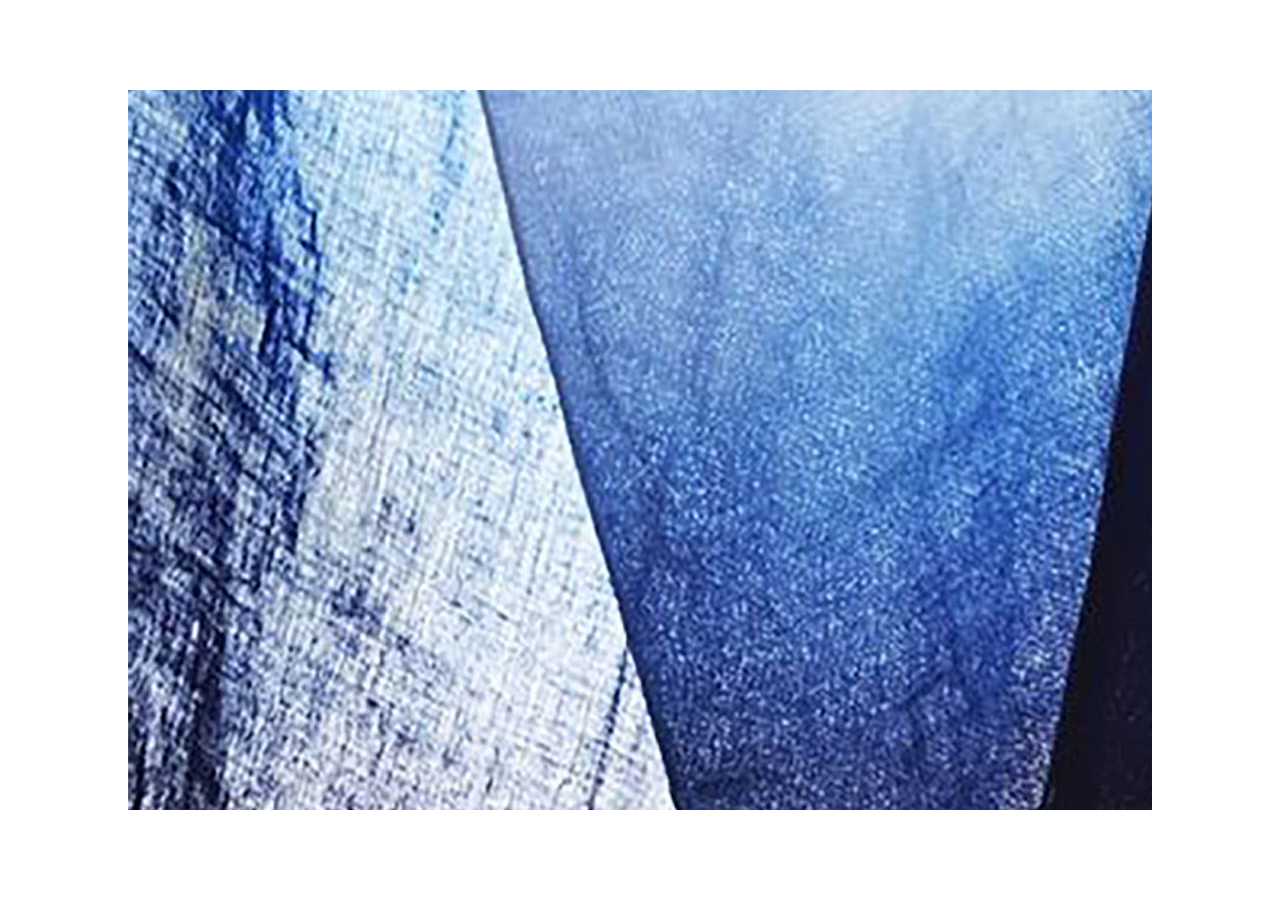
==== layer3/index.html @ d88eaea2 "changes" ====
<!DOCTYPE html>
<html>
<head>
    <meta charset="utf-8" />
    <meta http-equiv="X-UA-Compatible" content="IE=edge">
    <title>layering</title>
    <meta name="viewport" content="width=device-width, initial-scale=1">
    <link rel="stylesheet" type="text/css" media="screen" href="main.css" />
    <script src="main.js"></script>
    <link rel="stylesheet" href="style.css">
</head>
<body>
        <div class="box">
                <a href="textile1.html">
                        <img src="../image/background1.jpg" class="background1">
                      </a>
                      <a href="#">
                            <img src="../image/background2.jpg" class="background2">
                          </a>
                          <a href="#">
                                <img src="../image/background3.jpg" class="background3">
                              </a>
            </div>
            
</body>
</html>
---- layer3/style.css ----
.box {
    position: absolute;
    display: block;
    left: 10%;
    top: 10%;
    width: 80%;
    height: 80%;
    background-color: blue;
    overflow-x: hidden;
    overflow-y: scroll;
}
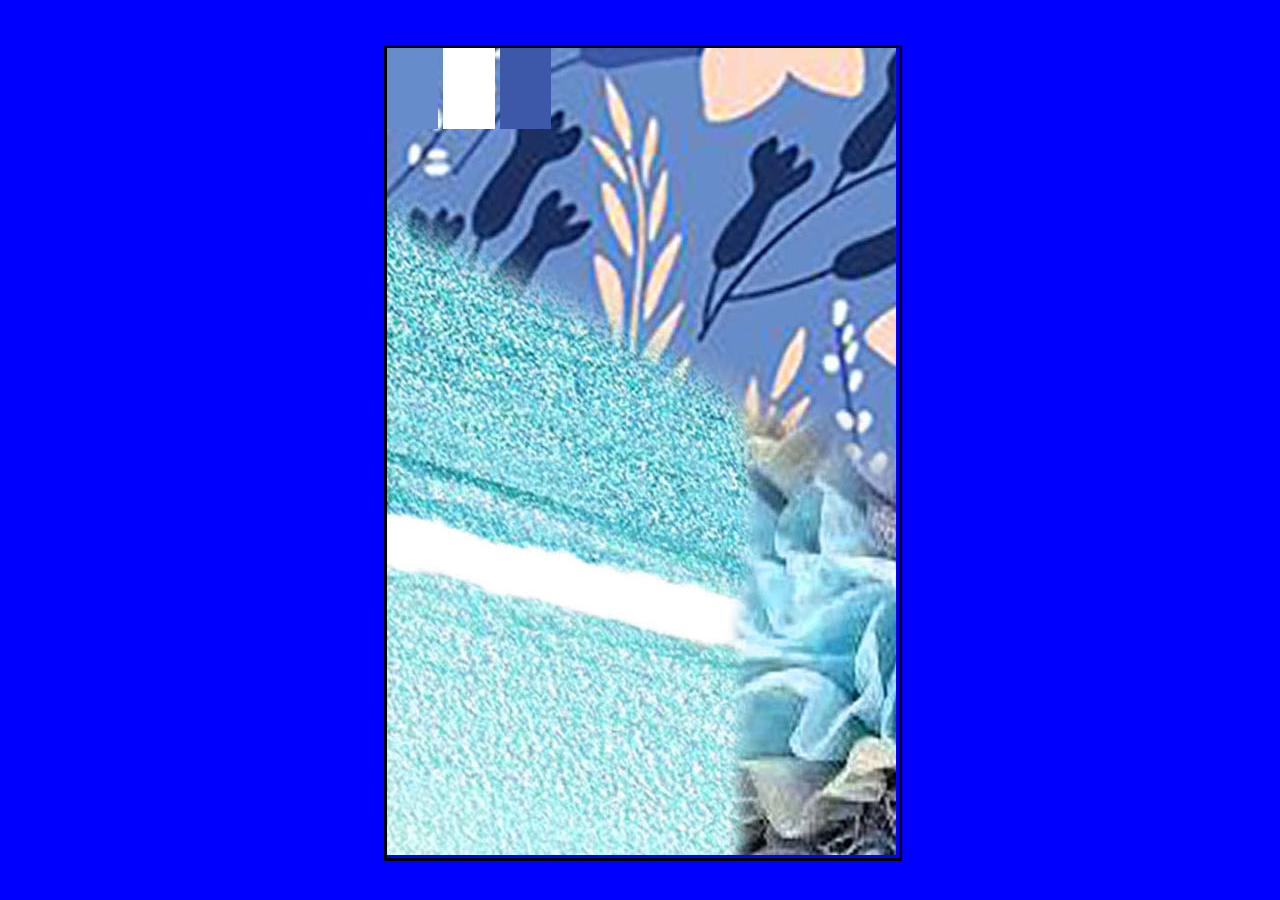
==== commit 975bb846: "changes" ====
--- a/layer3/index.html
+++ b/layer3/index.html
@@ -7,20 +7,33 @@
     <meta name="viewport" content="width=device-width, initial-scale=1">
     <link rel="stylesheet" type="text/css" media="screen" href="main.css" />
     <script src="main.js"></script>
+    <script type="text/javascript" src="http://code.jquery.com/jquery-3.2.0.min.js" ></script>
     <link rel="stylesheet" href="style.css">
 </head>
 <body>
         <div class="box">
-                <a href="textile1.html">
-                        <img src="../image/background1.jpg" class="background1">
-                      </a>
-                      <a href="#">
-                            <img src="../image/background2.jpg" class="background2">
-                          </a>
-                          <a href="#">
-                                <img src="../image/background3.jpg" class="background3">
-                              </a>
-            </div>
+            <a href="#">
+                <img src="../image/background2.jpg" class="background2">
+            </a>
+        </div>         
+   <div class="box2">
+       <span class="p1"></span>
+       <span class="p2"></span>
+       <span class="p3"></span>
+</div>
             
+       
 </body>
+<script type="text/javascript">
+$(function(){
+  $('.p1').click(function(){
+    $('.p1').hide();
+  });
+});</script>
+<script type="text/javascript">
+    $(function(){
+      $('.p2').click(function(){
+        $('.p2').hide();
+      });
+    });</script>
 </html>
--- a/layer3/style.css
+++ b/layer3/style.css
@@ -1,11 +1,59 @@
+body{
+    background-color: blue;
+}
 .box {
     position: absolute;
     display: block;
-    left: 10%;
-    top: 10%;
-    width: 80%;
-    height: 80%;
-    background-color: blue;
+    left: 30%;
+    top: 5%;
+    width: 40%;
+    height: 90%;
+    background-color: transparent;
+    /* overflow-x: hidden; */
+    overflow-y: scroll;
+}
+
+.box2{
+    position: absolute;
+    display: block;
+    left: 30%;
+    top: 5%;
+    width: 40%;
+    height: 90%;
+   border-color: blue;
+   border-width: 2px;
+   border: solid;
     overflow-x: hidden;
     overflow-y: scroll;
+    z-index: 2;
+}
+
+.p1{
+    position: absolute;
+    /* border: solid; */
+    /* border-color: aqua; */
+    left: 0%;
+    top: 0%;
+    width: 10%; 
+    height: 10%;
+    background-color: #668ccb;
+    z-index: 99;
+}
+.p2{
+    position: absolute;
+    left: 11%;
+    top: 0%;
+    width: 10%; 
+    height: 10%;
+    background-color: white;
+    z-index: 99;
+}
+.p3{
+    position: absolute;
+    left: 22%;
+    top: 0%;
+    width: 10%; 
+    height: 10%;
+    background-color: #3d58a9;
+    z-index: inherit;
 }
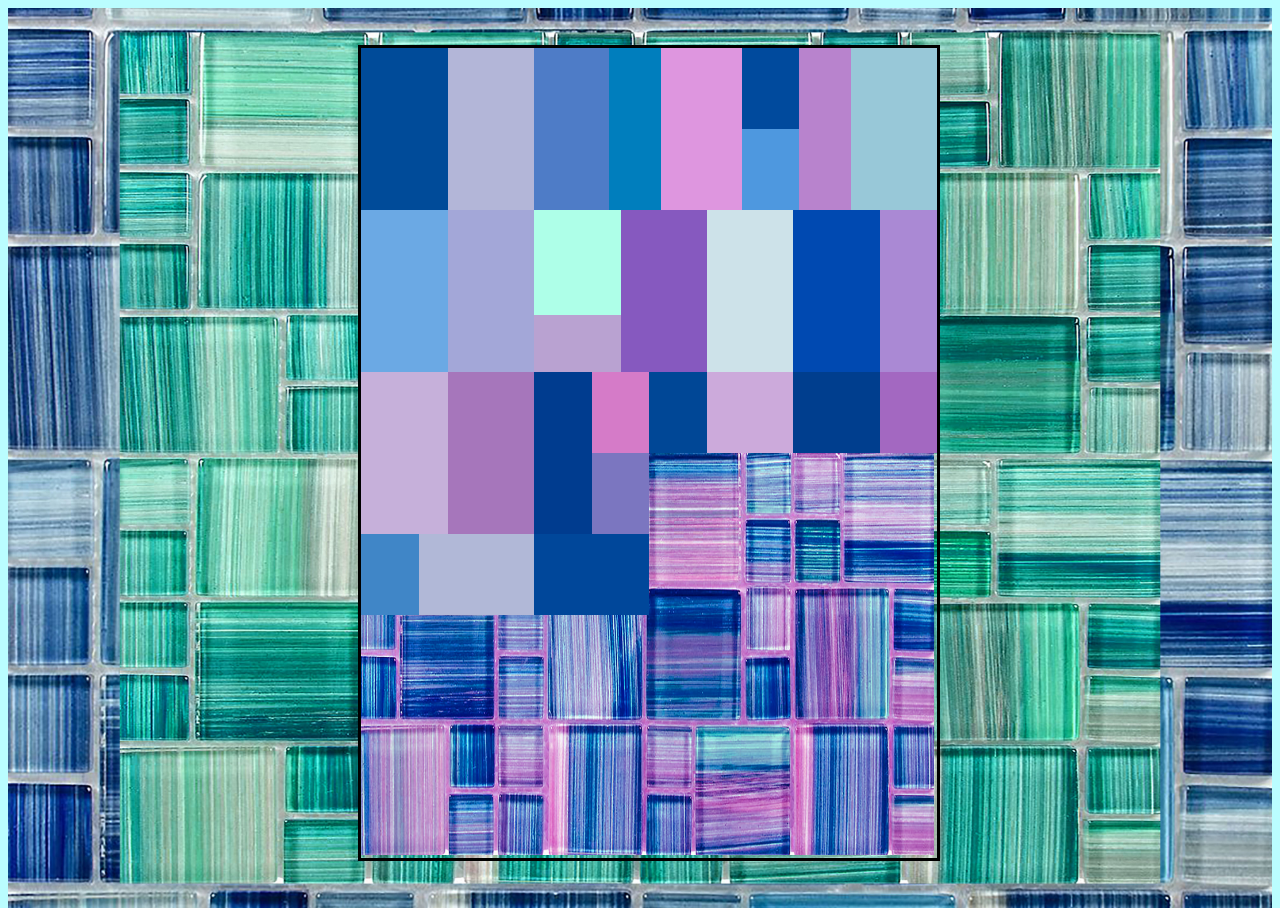
==== commit f3ab88b2: "changes" ====
--- a/layer3/index.html
+++ b/layer3/index.html
@@ -11,23 +11,58 @@
     <link rel="stylesheet" href="style.css">
 </head>
 <body>
-        <div class="box">
+    
+            <img src="../image/mossaic1.jpg" class="background">  
+         
+      
+         <div class="box">
             <a href="#">
-                <img src="../image/background2.jpg" class="background2">
+                    <img src="../image/mossaic.jpg" class="background2">  
             </a>
         </div>         
    <div class="box2">
        <span class="p1"></span>
        <span class="p2"></span>
        <span class="p3"></span>
-</div>
+       <span class="p4"></span>
+       <span class="p5"></span>
+       <span class="p6"></span>
+       <span class="p6-1"></span>
+       <span class="p6-2"></span>
+       <span class="p7"></span>
+       <span class="p8"></span>
+       <span class="p9"></span>
+       <span class="p10"></span>
+       <span class="p10-1"></span>
+       <span class="p11"></span>
+        <span class="p12"></span>
+        <span class="p13"></span>
+        <span class="p14"></span>
+        <span class="p15"></span>
+        <span class="p16"></span>
+        <span class="p17"></span>
+        <span class="p18"></span>
+        <span class="p19"></span>
+        <span class="p19-2"></span>
+        <span class="p19-3"></span>
+        <span class="p20"></span>
+        <span class="p21"></span>
+        <span class="p21-1"></span>
+        <span class="p22"></span>
+        <span class="p23"></span>
+        <span class="p24"></span>
+        <span class="p25"></span>
+        <span class="p26"></span>
+        <span class="p27"></span>
+
+    </div>
             
        
 </body>
 <script type="text/javascript">
 $(function(){
-  $('.p1').click(function(){
-    $('.p1').hide();
+  $(".p1").click(function(){
+    $(".p1").hide();
   });
 });</script>
 <script type="text/javascript">
--- a/layer3/style.css
+++ b/layer3/style.css
@@ -1,24 +1,40 @@
-body{
-    background-color: blue;
+body,html{
+    background-color: #bafdff;
+    height:100%;
+    weight: 100%;
+   
+}
+.background{
+    display:block;
+    width:100%; height:100%;
+    object-fit: cover;
+    z-index: -10;
+  }
+
+.background2{
+    width: 100%;
+    height: 100%;
+    z-index: 1;
+   
 }
 .box {
     position: absolute;
     display: block;
-    left: 30%;
+    left: 28%;
     top: 5%;
-    width: 40%;
+    width: 45%;
     height: 90%;
     background-color: transparent;
-    /* overflow-x: hidden; */
+    overflow-x: hidden;
     overflow-y: scroll;
 }
 
 .box2{
     position: absolute;
     display: block;
-    left: 30%;
+    left: 28%;
     top: 5%;
-    width: 40%;
+    width: 45%;
     height: 90%;
    border-color: blue;
    border-width: 2px;
@@ -34,26 +50,288 @@
     /* border-color: aqua; */
     left: 0%;
     top: 0%;
-    width: 10%; 
-    height: 10%;
-    background-color: #668ccb;
+    width: 15%; 
+    height: 20%;
+    background-color: #004b99;
     z-index: 99;
 }
 .p2{
     position: absolute;
-    left: 11%;
-    top: 0%;
-    width: 10%; 
-    height: 10%;
-    background-color: white;
+    left: 15%;
+    top: 0%;
+    width: 15%; 
+    height: 20%;
+    background-color: #b3b6d8;
     z-index: 99;
 }
 .p3{
     position: absolute;
-    left: 22%;
-    top: 0%;
-    width: 10%; 
-    height: 10%;
-    background-color: #3d58a9;
-    z-index: inherit;
+    left: 30%;
+    top: 0%;
+    width: 13%; 
+    height: 20%;    
+    z-index: inherit;
+    background-color: #4e7cc7;
+}
+.p4{
+    position: absolute;
+    left: 43%;
+    top: 0%;
+    width: 9%; 
+    height: 20%;    
+    z-index: inherit;
+    background-color: #007ebd;
+}
+.p5{
+    position: absolute;
+    left: 52%;
+    top: 0%;
+    width: 14%; 
+    height: 20%;    
+    z-index: inherit;
+    background-color: #de96df;
+}
+.p6{
+    position: absolute;
+    left: 66%;
+    top: 0%;
+    width: 10%; 
+    height: 10%;    
+    z-index: inherit;
+    background-color: #004a9d;
+}
+.p6-1{
+    position: absolute;
+    left: 66%;
+    top: 10%;
+    width: 10%; 
+    height: 10%;    
+    z-index: inherit;
+    background-color: #4e98df;
+}
+.p6-2{
+    position: absolute;
+    left: 76%;
+    top: 0%;
+    width: 10%; 
+    height: 20%;    
+    z-index: inherit;
+    background-color: #b883cd;
+}
+.p7{
+    position: absolute;
+    left: 85%;
+    top: 0%;
+    width: 15%; 
+    height: 20%;    
+    z-index: inherit;
+    background-color: #98c8d8;
+}
+.p8{
+    position: absolute;
+    left: 0%;
+    top: 20%;
+    width: 15%; 
+    height: 20%;    
+    z-index: 100;
+    background-color: #6ba9e4;
+}
+.p8:hover{
+    transform: scale(1.1);
+    border-color: #66afe9;
+    outline: 2;
+    -webkit-box-shadow: inset 5px rgba(0,0,0,.075), 0 0 8px rgba(102, 175, 233, 0.6);
+    box-shadow: inset 5px rgba(0,0,0,.075), 0 0 8px rgba(102, 175, 233, 0.6);
+  }
+  .p9{
+    position: absolute;
+    left: 15%;
+    top: 20%;
+    width: 15%; 
+    height: 20%;    
+    z-index: 100;
+    background-color: #a3a7d8;
+}
+.p10{
+     position: absolute;
+    left: 30%;
+    top: 20%;
+    width: 15%; 
+    height: 13%;    
+    z-index: 100;
+    background-color: #aeffe8;
+}
+.p10-1{
+    position: absolute;
+    left: 30%;
+    top: 33%;
+    width: 15%; 
+    height: 7%;    
+    z-index: 100;
+    background-color: #b9a2d1;
+}
+
+.p11{
+    position: absolute;
+    left: 45%;
+    top: 20%;
+    width: 15%; 
+    height: 20%;    
+    z-index: 100;
+    background-color: #8659bf;
+}
+ .p12{
+    position: absolute;
+    left: 60%;
+    top: 20%;
+    width: 15%; 
+    height: 20%;    
+    z-index: 100;
+    background-color: #cde2e9;
+}
+.p13{
+    position: absolute;
+    left: 75%;
+    top: 20%;
+    width: 15%; 
+    height: 20%;    
+    z-index: 99;
+    background-color: #0049b1;
+}
+.p14{
+    position: absolute;
+    left: 90%;
+    top: 20%;
+    width: 15%; 
+    height: 20%;    
+    z-index: 99;
+    background-color: #aa89d4;
+}
+.p15{
+    position: absolute;
+    left: 100%;
+    top: 20%;
+    width: 15%; 
+    height: 20%;    
+    z-index: 99;
+    background-color: #cde2e9;
+}
+.p9:hover{
+    transform: scale(1.1);
+    border-color: #66afe9;
+    outline: 2;
+    -webkit-box-shadow: inset 5px rgba(0,0,0,.075), 0 0 8px rgba(102, 175, 233, 0.6);
+    box-shadow: inset 5px rgba(0,0,0,.075), 0 0 8px rgba(102, 175, 233, 0.6);
+  }
+
+  .p16{
+    position: absolute;
+    left: 0%;
+    top: 40%;
+    width: 15%; 
+    height: 20%;    
+    z-index: 99;
+    background-color: #c6b0da;
+}
+
+.p17{
+    position: absolute;
+    left: 15%;
+    top: 40%;
+    width: 15%; 
+    height: 20%;    
+    z-index: inherit;
+    background-color: #a676bb;
+}
+
+.p18{
+    position: absolute;
+    left: 30%;
+    top: 40%;
+    width: 10%; 
+    height: 20%;    
+    z-index: inherit;
+    background-color: #003c8f;
+}
+
+.p19{
+    position: absolute;
+    left: 40%;
+    top: 40%;
+    width: 10%; 
+    height: 10%;    
+    z-index: inherit;
+    background-color:#d57bc8;
+}
+.p19-2{
+    position: absolute;
+    left: 40%;
+    top: 50%;
+    width: 10%; 
+    height: 10%;    
+    z-index: inherit;
+    background-color:#7b76c0;
+}
+.p19-3{
+    position: absolute;
+    left: 50%;
+    top: 40%;
+    width: 10%; 
+    height: 10%;    
+    z-index: inherit;
+    background-color:#004796;
+}
+.p20{
+    position: absolute;
+    left: 60%;
+    top: 40%;
+    width: 15%; 
+    height: 10%;    
+    z-index: inherit;
+    background-color:#ccaadb;
+}
+.p21{
+    position: absolute;
+    left: 75%;
+    top: 40%;
+    width: 15%; 
+    height: 10%;    
+    z-index: inherit;
+    background-color:#003e8e;
+}
+.p21-1{
+    position: absolute;
+    left: 90%;
+    top: 40%;
+    width: 10%; 
+    height: 10%;    
+    z-index: inherit;
+    background-color:#a368c1;
+}
+.p22{
+    position: absolute;
+    left: 0%;
+    top: 60%;
+    width: 10%; 
+    height: 10%;    
+    z-index: inherit;
+    background-color:#4086c7;
+}
+.p23{
+    position: absolute;
+    left: 10%;
+    top: 60%;
+    width: 20%; 
+    height: 10%;    
+    z-index: inherit;
+    background-color:#b1b8d7;
+}
+.p24{
+    position: absolute;
+    left: 30%;
+    top: 60%;
+    width: 20%; 
+    height: 10%;    
+    z-index: inherit;
+    background-color:#00479a;
 }
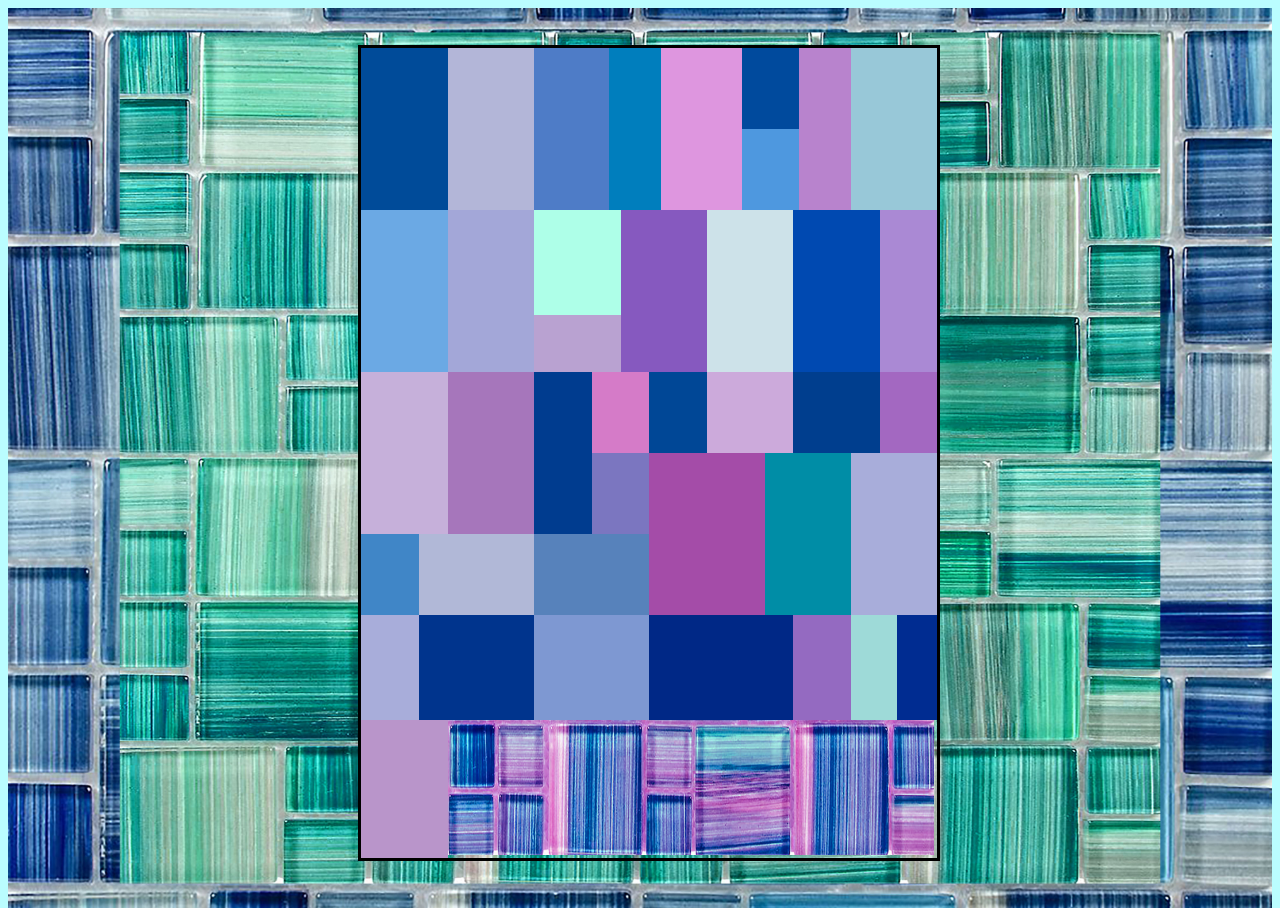
==== commit bb4f07ac: "adding spans" ====
--- a/layer3/index.html
+++ b/layer3/index.html
@@ -54,6 +54,17 @@
         <span class="p25"></span>
         <span class="p26"></span>
         <span class="p27"></span>
+        <span class="p28"></span>
+        <span class="p29"></span>
+        <span class="p29-1"></span>
+        <span class="p30"></span>
+        <span class="p30-1"></span>
+        <span class="p30-2"></span>
+        <span class="p30-3"></span>
+        <span class="p31"></span>
+        <span class="p32"></span>
+        <span class="p33"></span>
+
 
     </div>
             
--- a/layer3/style.css
+++ b/layer3/style.css
@@ -333,5 +333,104 @@
     width: 20%; 
     height: 10%;    
     z-index: inherit;
-    background-color:#00479a;
+    background-color:#5782bb;
+}
+.p25{
+    position: absolute;
+    left: 50%;
+    top: 50%;
+    width: 20%; 
+    height: 20%;    
+    z-index: inherit;
+    background-color:#a44ca8;
+}
+.p26{
+    position: absolute;
+    left: 70%;
+    top: 50%;
+    width: 15%; 
+    height: 20%;    
+    z-index: inherit;
+    background-color:#008da6;
+}
+.p27{
+    position: absolute;
+    left: 85%;
+    top: 50%;
+    width: 20%; 
+    height: 20%;    
+    z-index: inherit;
+    background-color:#a8adda;
+}
+.p28{
+    position: absolute;
+    left: 0%;
+    top: 70%;
+    width: 10%; 
+    height:13%;    
+    z-index: inherit;
+    background-color:#a8adda;
+}
+.p29{
+    position: absolute;
+    left: 10%;
+    top: 70%;
+    width: 20%; 
+    height:13%;    
+    z-index: inherit;
+    background-color:#00348d;
+}
+.p29-1{
+    position: absolute;
+    left: 30%;
+    top: 70%;
+    width: 20%; 
+    height:13%;    
+    z-index: inherit;
+    background-color:#7e98d2;
+}
+.p30{
+    position: absolute;
+    left: 50%;
+    top: 70%;
+    width: 25%; 
+    height:13%;    
+    z-index: inherit;
+    background-color:#002886;
+}
+.p30-1{
+    position: absolute;
+    left: 75%;
+    top: 70%;
+    width: 10%; 
+    height:13%;    
+    z-index: inherit;
+    background-color:#946ac1;
+}
+.p30-2{
+    position: absolute;
+    left: 85%;
+    top: 70%;
+    width: 8%; 
+    height:13%;    
+    z-index: inherit;
+    background-color:#9edad8;
+}
+.p30-3{
+    position: absolute;
+    left: 93%;
+    top: 70%;
+    width: 8%; 
+    height:13%;    
+    z-index: inherit;
+    background-color:#002c91;
+}
+.p31{
+    position: absolute;
+    left: 0%;
+    top: 83%;
+    width: 15%; 
+    height:20%;    
+    z-index: inherit;
+    background-color:#b995ca;
 }
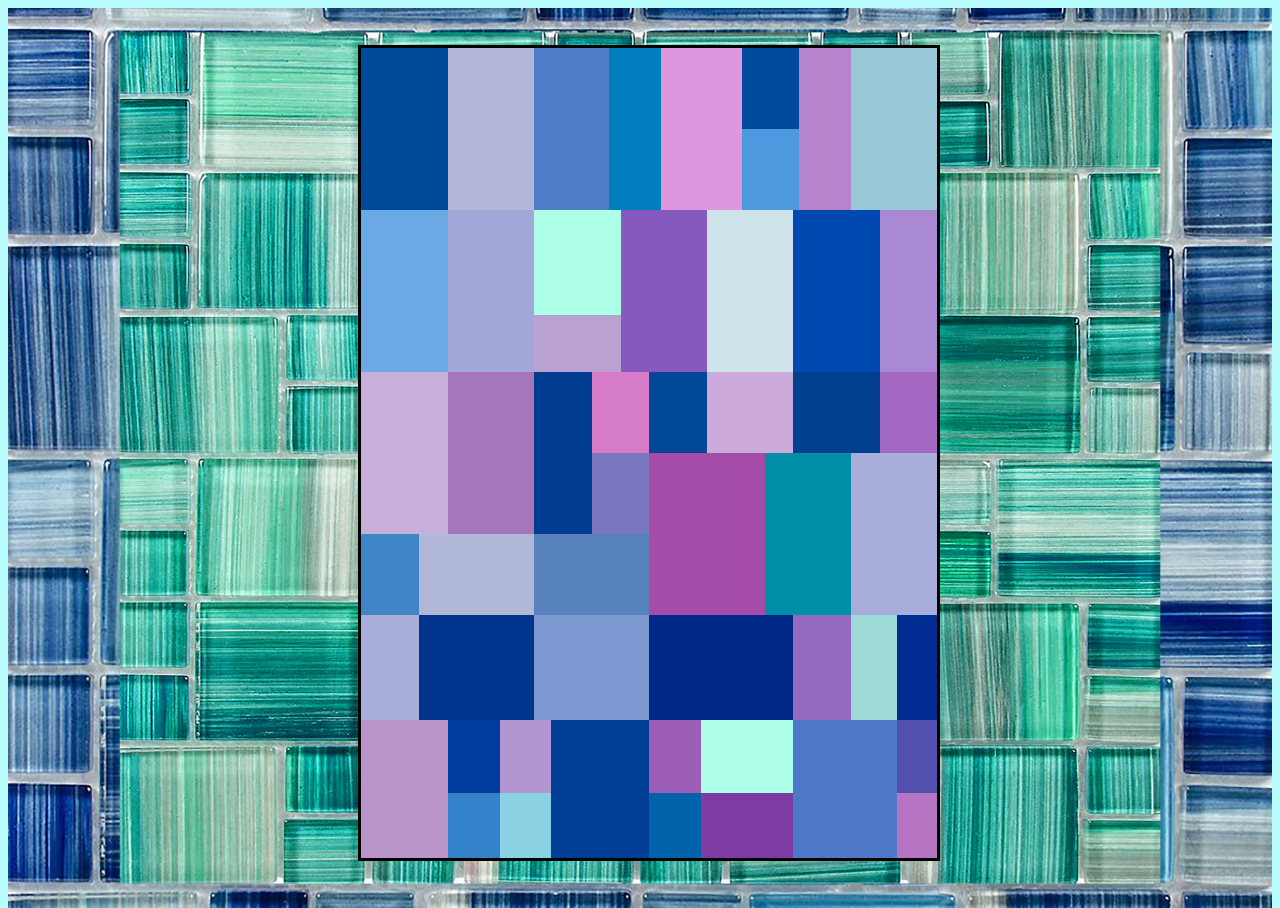
==== commit 0cc6d47e: "all the spans added" ====
--- a/layer3/index.html
+++ b/layer3/index.html
@@ -63,7 +63,18 @@
         <span class="p30-3"></span>
         <span class="p31"></span>
         <span class="p32"></span>
+        <span class="p32-1"></span>
+        <span class="p32-2"></span>
+        <span class="p32-3"></span>
         <span class="p33"></span>
+        <span class="p34"></span>
+        <span class="p34-1"></span>
+        <span class="p35"></span>
+        <span class="p35-1"></span>
+        <span class="p36"></span>
+        <span class="p37"></span>
+        <span class="p37-1"></span>
+
 
 
     </div>
--- a/layer3/style.css
+++ b/layer3/style.css
@@ -430,7 +430,116 @@
     left: 0%;
     top: 83%;
     width: 15%; 
-    height:20%;    
+    height:18%;    
     z-index: inherit;
     background-color:#b995ca;
-}+}
+.p32{
+    position: absolute;
+    left: 15%;
+    top: 83%;
+    width: 9%; 
+    height:9%;    
+    z-index: inherit;
+    background-color:#003d9e;
+}
+.p32-1{
+    position: absolute;
+    left: 24%;
+    top: 83%;
+    width: 9%; 
+    height:9%;    
+    z-index: inherit;
+    background-color:#b396d1;
+}
+.p32-2{
+    position: absolute;
+    left: 15%;
+    top: 92%;
+    width: 9%; 
+    height:9%;    
+    z-index: inherit;
+    background-color:#3283c9;
+}
+.p32-3{
+    position: absolute;
+    left: 24%;
+    top: 92%;
+    width: 9%; 
+    height:9%;    
+    z-index: inherit;
+    background-color:#8ad1e3;
+}
+.p33{
+    position: absolute;
+    left: 33%;
+    top: 83%;
+    width: 17%; 
+    height:18%;    
+    z-index: inherit;
+    background-color:#003d94;
+}
+.p34{
+    position: absolute;
+    left: 50%;
+    top: 83%;
+    width: 9%; 
+    height:9%;    
+    z-index: inherit;
+    background-color:#9c5db7;
+}
+
+.p34-1{
+    position: absolute;
+    left: 50%;
+    top: 92%;
+    width: 9%; 
+    height:9%;    
+    z-index: inherit;
+    background-color:#0063aa;
+}
+.p35{
+    position: absolute;
+    left: 59%;
+    top: 83%;
+    width: 16%; 
+    height:9%;    
+    z-index: inherit;
+    background-color:#aeffe8;
+}
+.p35-1{
+    position: absolute;
+    left: 59%;
+    top: 92%;
+    width: 16%; 
+    height:9%;    
+    z-index: inherit;
+    background-color:#7f3ba4;
+}
+.p36{
+    position: absolute;
+    left: 75%;
+    top: 83%;
+    width: 18%; 
+    height:18%;    
+    z-index: inherit;
+    background-color:#4e78c8;
+}
+.p37{
+    position: absolute;
+    left: 93%;
+    top: 83%;
+    width: 8%; 
+    height:9%;    
+    z-index: inherit;
+    background-color:#534fae;
+}
+.p37-1{
+    position: absolute;
+    left: 93%;
+    top: 92%;
+    width: 8%; 
+    height:9%;    
+    z-index: inherit;
+    background-color:#b575c3;
+}
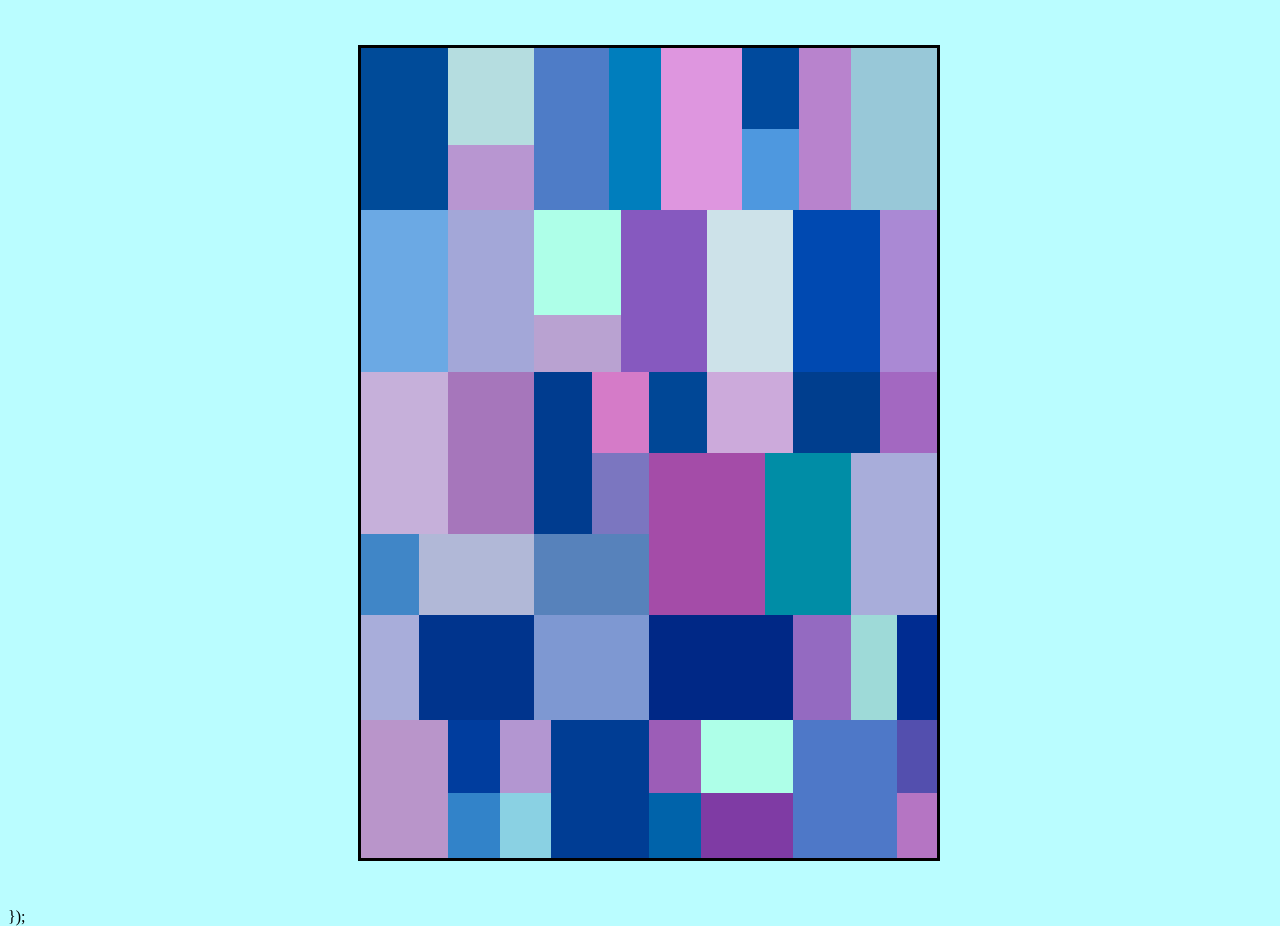
==== commit e867b1de: "changes" ====
--- a/layer3/index.html
+++ b/layer3/index.html
@@ -23,6 +23,7 @@
    <div class="box2">
        <span class="p1"></span>
        <span class="p2"></span>
+       <span class="p2-1"></span>
        <span class="p3"></span>
        <span class="p4"></span>
        <span class="p5"></span>
@@ -43,8 +44,8 @@
         <span class="p17"></span>
         <span class="p18"></span>
         <span class="p19"></span>
+        <span class="p19-1"></span>
         <span class="p19-2"></span>
-        <span class="p19-3"></span>
         <span class="p20"></span>
         <span class="p21"></span>
         <span class="p21-1"></span>
@@ -74,23 +75,366 @@
         <span class="p36"></span>
         <span class="p37"></span>
         <span class="p37-1"></span>
-
-
-
-    </div>
-            
-       
+    </div>      
 </body>
+
 <script type="text/javascript">
 $(function(){
   $(".p1").click(function(){
     $(".p1").hide();
   });
 });</script>
+
 <script type="text/javascript">
     $(function(){
       $('.p2').click(function(){
         $('.p2').hide();
       });
     });</script>
+    
+<script type="text/javascript">
+        $(function(){
+          $('.p2-1').click(function(){
+            $('.p2-1').hide();
+          });
+        });</script>
+
+<script type="text/javascript">
+    $(function(){
+      $('.p3').click(function(){
+        $('.p3').hide();
+      });
+    });</script>
+
+<script type="text/javascript">
+    $(function(){
+      $('.p4').click(function(){
+        $('.p4').hide();
+      });
+    });</script>
+
+<script type="text/javascript">
+    $(function(){
+      $('.p5').click(function(){
+        $('.p5').hide();
+      });
+    });</script>
+
+<script type="text/javascript">
+    $(function(){
+      $('.p6').click(function(){
+        $('.p6').hide();
+      });
+    });</script>
+
+<script type="text/javascript">
+    $(function(){
+      $('.p6-1').click(function(){
+        $('.p6-1').hide();
+      });
+    });</script>
+
+<script type="text/javascript">
+    $(function(){
+      $('.p7').click(function(){
+        $('.p7').hide();
+      });
+    });</script>
+
+<script type="text/javascript">
+    $(function(){
+      $('.p8').click(function(){
+        $('.p8').hide();
+      });
+    });</script>
+<script type="text/javascript">
+    $(function(){
+      $('.p9').click(function(){
+        $('.p9').hide();
+      });
+    });</script>
+<script type="text/javascript">
+    $(function(){
+      $('.p10').click(function(){
+        $('.p10').hide();
+      });
+    });</script>
+<script type="text/javascript">
+    $(function(){
+      $('.p10-1').click(function(){
+        $('.p10-1').hide();
+      });
+    });</script>
+<script type="text/javascript">
+    $(function(){
+      $('.p11').click(function(){
+        $('.p11').hide();
+      });
+    });</script>
+<script type="text/javascript">
+    $(function(){
+      $('.p12').click(function(){
+        $('.p12').hide();
+      });
+    });</script>
+<script type="text/javascript">
+    $(function(){
+      $('.p13').click(function(){
+        $('.p13').hide();
+      });
+    });</script>
+<script type="text/javascript">
+    $(function(){
+      $('.p14').click(function(){
+        $('.p14').hide();
+      });
+    });</script>
+<script type="text/javascript">
+    $(function(){
+      $('.p15').click(function(){
+        $('.p15').hide();
+      });
+    });</script>
+<script type="text/javascript">
+    $(function(){
+      $('.p16').click(function(){
+        $('.p16').hide();
+      });
+    });</script>
+<script type="text/javascript">
+    $(function(){
+      $('.p17').click(function(){
+        $('.p17').hide();
+      });
+    });</script>
+
+<script type="text/javascript">
+    $(function(){
+      $('.p18').click(function(){
+        $('.p18').hide();
+      });
+    });</script>
+<script type="text/javascript">
+    $(function(){
+      $('.p19').click(function(){
+        $('.p19').hide();
+      });
+    });</script>
+<script type="text/javascript">
+    $(function(){
+      $('.p19-1').click(function(){
+        $('.p19-1').hide();
+      });
+    });</script>
+<script type="text/javascript">
+    $(function(){
+      $('.p19-2').click(function(){
+        $('.p19-2').hide();
+      });
+    });</script>
+    <script type="text/javascript">
+        $(function(){
+          $('.p20').click(function(){
+            $('.p20').hide();
+          });
+        });</script>
+
+    <script type="text/javascript">
+        $(function(){
+          $('.p21').click(function(){
+            $('.p21').hide();
+          });
+        });</script>
+        
+    <script type="text/javascript">
+        $(function(){
+            $('.p21-1').click(function(){
+             $('.p21-1').hide();
+             });
+        });</script>
+    <script type="text/javascript">
+        $(function(){
+          $('.p22').click(function(){
+            $('.p22').hide();
+          });
+        });</script>
+
+<script type="text/javascript">
+    $(function(){
+      $('.p22').click(function(){
+        $('.p22').hide();
+      });
+    });</script>
+
+     <script type="text/javascript">
+        $(function(){
+          $('.p23').click(function(){
+            $('.p23').hide();
+          });
+        });</script>
+ <script type="text/javascript">
+        $(function(){
+          $('.p24').click(function(){
+            $('.p24').hide();
+          });
+        });</script>
+
+<script type="text/javascript">
+    $(function(){
+      $('.p25').click(function(){
+        $('.p25').hide();
+      });
+    });</script>
+
+<script type="text/javascript">
+    $(function(){
+      $('.p26').click(function(){
+        $('.p26').hide();
+      });
+    });</script>
+<script type="text/javascript">
+    $(function(){
+      $('.p27').click(function(){
+        $('.p27').hide();
+      });
+    });</script>
+<script type="text/javascript">
+    $(function(){
+      $('.p28').click(function(){
+        $('.p28').hide();
+      });
+    });</script>
+<script type="text/javascript">
+    $(function(){
+      $('.p29').click(function(){
+        $('.p29').hide();
+      });
+    });</script>
+<script type="text/javascript">
+    $(function(){
+      $('.p29-1').click(function(){
+        $('.p29-1').hide();
+      });
+    });</script>
+<script type="text/javascript">
+    $(function(){
+      $('.p30').click(function(){
+        $('.p30').hide();
+      });
+    });</script>
+<script type="text/javascript">
+    $(function(){
+      $('.p30-1').click(function(){
+        $('.p30-1').hide();
+      });
+    });</script>
+<script type="text/javascript">
+    $(function(){
+      $('.p30-2').click(function(){
+        $('.p30-2').hide();
+      });
+    });</script>
+<script type="text/javascript">
+    $(function(){
+      $('.p30-3').click(function(){
+        $('.p30-3').hide();
+      });
+    });</script>
+<script type="text/javascript">
+    $(function(){
+      $('.p31').click(function(){
+        $('.p31').hide();
+      });
+    });</script>
+<script type="text/javascript">
+    $(function(){
+      $('.p32').click(function(){
+        $('.p32').hide();
+      });
+    });</script>
+<script type="text/javascript">
+    $(function(){
+      $('.p32-1').click(function(){
+        $('.p32-1').hide();
+      });
+    });</script>
+    });</script>
+    <script type="text/javascript">
+        $(function(){
+          $('.p32-3').click(function(){
+            $('.p32-3').hide();
+          });
+        });</script>
+    <script type="text/javascript">
+        $(function(){
+          $('.p33').click(function(){
+            $('.p33').hide();
+          });
+        });</script>
+   <script type="text/javascript">
+    $(function(){
+      $('.p34').click(function(){
+        $('.p34').hide();
+      });
+    });</script>
+   <script type="text/javascript">
+    $(function(){
+      $('.p34-1').click(function(){
+        $('.p34-1').hide();
+      });
+    });</script>
+   <script type="text/javascript">
+    $(function(){
+      $('.p35').click(function(){
+        $('.p35').hide();
+      });
+    });</script>
+   <script type="text/javascript">
+    $(function(){
+      $('.p35-1').click(function(){
+        $('.p35-1').hide();
+      });
+    });</script>
+ <script type="text/javascript">
+    $(function(){
+      $('.p36').click(function(){
+        $('.p36').hide();
+      });
+    });</script>
+    
+    <script type="text/javascript">
+        $(function(){
+          $('.p37').click(function(){
+            $('.p37').hide();
+          });
+        });</script>
+     <script type="text/javascript">
+        $(function(){
+          $('.p37-1').click(function(){
+            $('.p37-1').hide();
+          });
+        });</script>
+            
+    
+    
+    
+    
+    
+    
+    
+    
+    
+    
+    
+    
+    
+    
+    
+    
+    
+    
+    
+    
+    
+    
 </html>
--- a/layer3/style.css
+++ b/layer3/style.css
@@ -9,6 +9,7 @@
     width:100%; height:100%;
     object-fit: cover;
     z-index: -10;
+    opacity: -40%;
   }
 
 .background2{
@@ -55,15 +56,33 @@
     background-color: #004b99;
     z-index: 99;
 }
+.p1:hover{
+    transform: scale(1.1);
+  }
 .p2{
     position: absolute;
     left: 15%;
     top: 0%;
     width: 15%; 
-    height: 20%;
-    background-color: #b3b6d8;
+    height: 18%;
+    background-color: #b5dde0;
     z-index: 99;
 }
+.p2:hover{
+    transform: scale(1.1);
+  }
+.p2-1{
+    position: absolute;
+    left: 15%;
+    top: 12%;
+    width: 15%; 
+    height: 10%;
+    background-color: #b896d1;
+    z-index: 99;
+}
+.p2-1:hover{
+    transform: scale(1.1);
+  }
 .p3{
     position: absolute;
     left: 30%;
@@ -73,6 +92,9 @@
     z-index: inherit;
     background-color: #4e7cc7;
 }
+.p3:hover{
+    transform: scale(1.1);
+  }
 .p4{
     position: absolute;
     left: 43%;
@@ -82,6 +104,9 @@
     z-index: inherit;
     background-color: #007ebd;
 }
+.p4:hover{
+    transform: scale(1.1);
+  }
 .p5{
     position: absolute;
     left: 52%;
@@ -91,6 +116,9 @@
     z-index: inherit;
     background-color: #de96df;
 }
+.p5:hover{
+    transform: scale(1.1);
+  }
 .p6{
     position: absolute;
     left: 66%;
@@ -100,6 +128,9 @@
     z-index: inherit;
     background-color: #004a9d;
 }
+.p6:hover{
+    transform: scale(1.1);
+  }
 .p6-1{
     position: absolute;
     left: 66%;
@@ -109,6 +140,9 @@
     z-index: inherit;
     background-color: #4e98df;
 }
+.p6-1:hover{
+    transform: scale(1.1);
+  }
 .p6-2{
     position: absolute;
     left: 76%;
@@ -118,6 +152,9 @@
     z-index: inherit;
     background-color: #b883cd;
 }
+.p6-2:hover{
+    transform: scale(1.1);
+  }
 .p7{
     position: absolute;
     left: 85%;
@@ -127,6 +164,9 @@
     z-index: inherit;
     background-color: #98c8d8;
 }
+.p7:hover{
+    transform: scale(1.1);
+  }
 .p8{
     position: absolute;
     left: 0%;
@@ -137,94 +177,109 @@
     background-color: #6ba9e4;
 }
 .p8:hover{
+    transform: scale(1.1);
+  }
+.p9{
+    position: absolute;
+    left: 15%;
+    top: 20%;
+    width: 15%; 
+    height: 20%;    
+    z-index: 100;
+    background-color: #a3a7d8;
+}
+.p9:hover{
+    transform: scale(1.1);
+  }
+.p10{
+     position: absolute;
+    left: 30%;
+    top: 20%;
+    width: 15%; 
+    height: 13%;    
+    z-index: 100;
+    background-color: #aeffe8;
+}
+.p10:hover{
+    transform: scale(1.1);
+  }
+.p10-1{
+    position: absolute;
+    left: 30%;
+    top: 33%;
+    width: 15%; 
+    height: 7%;    
+    z-index: 100;
+    background-color: #b9a2d1;
+}
+.p10-1:hover{
+    transform: scale(1.1);
+  }
+.p11{
+    position: absolute;
+    left: 45%;
+    top: 20%;
+    width: 15%; 
+    height: 20%;    
+    z-index: 100;
+    background-color: #8659bf;
+}
+.p11:hover{
+    transform: scale(1.1);
+  }
+ .p12{
+    position: absolute;
+    left: 60%;
+    top: 20%;
+    width: 15%; 
+    height: 20%;    
+    z-index: 100;
+    background-color: #cde2e9;
+}
+.p12:hover{
+    transform: scale(1.1);
+  }
+.p13{
+    position: absolute;
+    left: 75%;
+    top: 20%;
+    width: 15%; 
+    height: 20%;    
+    z-index: 99;
+    background-color: #0049b1;
+}
+.p13:hover{
+    transform: scale(1.1);
+  }
+.p14{
+    position: absolute;
+    left: 90%;
+    top: 20%;
+    width: 15%; 
+    height: 20%;    
+    z-index: 99;
+    background-color: #aa89d4;
+}
+.p14:hover{
+    transform: scale(1.1);
+  }
+.p15{
+    position: absolute;
+    left: 100%;
+    top: 20%;
+    width: 15%; 
+    height: 20%;    
+    z-index: 99;
+    background-color: #cde2e9;
+}
+.p15:hover{
     transform: scale(1.1);
     border-color: #66afe9;
     outline: 2;
     -webkit-box-shadow: inset 5px rgba(0,0,0,.075), 0 0 8px rgba(102, 175, 233, 0.6);
     box-shadow: inset 5px rgba(0,0,0,.075), 0 0 8px rgba(102, 175, 233, 0.6);
   }
-  .p9{
-    position: absolute;
-    left: 15%;
-    top: 20%;
-    width: 15%; 
-    height: 20%;    
-    z-index: 100;
-    background-color: #a3a7d8;
-}
-.p10{
-     position: absolute;
-    left: 30%;
-    top: 20%;
-    width: 15%; 
-    height: 13%;    
-    z-index: 100;
-    background-color: #aeffe8;
-}
-.p10-1{
-    position: absolute;
-    left: 30%;
-    top: 33%;
-    width: 15%; 
-    height: 7%;    
-    z-index: 100;
-    background-color: #b9a2d1;
-}
-
-.p11{
-    position: absolute;
-    left: 45%;
-    top: 20%;
-    width: 15%; 
-    height: 20%;    
-    z-index: 100;
-    background-color: #8659bf;
-}
- .p12{
-    position: absolute;
-    left: 60%;
-    top: 20%;
-    width: 15%; 
-    height: 20%;    
-    z-index: 100;
-    background-color: #cde2e9;
-}
-.p13{
-    position: absolute;
-    left: 75%;
-    top: 20%;
-    width: 15%; 
-    height: 20%;    
-    z-index: 99;
-    background-color: #0049b1;
-}
-.p14{
-    position: absolute;
-    left: 90%;
-    top: 20%;
-    width: 15%; 
-    height: 20%;    
-    z-index: 99;
-    background-color: #aa89d4;
-}
-.p15{
-    position: absolute;
-    left: 100%;
-    top: 20%;
-    width: 15%; 
-    height: 20%;    
-    z-index: 99;
-    background-color: #cde2e9;
-}
-.p9:hover{
-    transform: scale(1.1);
-    border-color: #66afe9;
-    outline: 2;
-    -webkit-box-shadow: inset 5px rgba(0,0,0,.075), 0 0 8px rgba(102, 175, 233, 0.6);
-    box-shadow: inset 5px rgba(0,0,0,.075), 0 0 8px rgba(102, 175, 233, 0.6);
-  }
-
-  .p16{
+.p16{
     position: absolute;
     left: 0%;
     top: 40%;
@@ -233,7 +288,9 @@
     z-index: 99;
     background-color: #c6b0da;
 }
-
+.p16:hover{
+    transform: scale(1.1);
+  }
 .p17{
     position: absolute;
     left: 15%;
@@ -243,7 +300,9 @@
     z-index: inherit;
     background-color: #a676bb;
 }
-
+.p17:hover{
+    transform: scale(1.1);
+  }
 .p18{
     position: absolute;
     left: 30%;
@@ -253,7 +312,9 @@
     z-index: inherit;
     background-color: #003c8f;
 }
-
+.p18:hover{
+    transform: scale(1.1);
+  }
 .p19{
     position: absolute;
     left: 40%;
@@ -263,7 +324,10 @@
     z-index: inherit;
     background-color:#d57bc8;
 }
-.p19-2{
+.p19:hover{
+    transform: scale(1.1);
+  }
+.p19-1{
     position: absolute;
     left: 40%;
     top: 50%;
@@ -272,7 +336,10 @@
     z-index: inherit;
     background-color:#7b76c0;
 }
-.p19-3{
+.p19-1:hover{
+    transform: scale(1.1);
+  }
+.p19-2{
     position: absolute;
     left: 50%;
     top: 40%;
@@ -281,6 +348,9 @@
     z-index: inherit;
     background-color:#004796;
 }
+.p19-2:hover{
+    transform: scale(1.1);
+  }
 .p20{
     position: absolute;
     left: 60%;
@@ -290,6 +360,9 @@
     z-index: inherit;
     background-color:#ccaadb;
 }
+.p20:hover{
+    transform: scale(1.1);
+  }
 .p21{
     position: absolute;
     left: 75%;
@@ -299,6 +372,9 @@
     z-index: inherit;
     background-color:#003e8e;
 }
+.p21:hover{
+    transform: scale(1.1);
+  }
 .p21-1{
     position: absolute;
     left: 90%;
@@ -308,6 +384,9 @@
     z-index: inherit;
     background-color:#a368c1;
 }
+.p21-1:hover{
+    transform: scale(1.1);
+  }
 .p22{
     position: absolute;
     left: 0%;
@@ -317,6 +396,9 @@
     z-index: inherit;
     background-color:#4086c7;
 }
+.p22:hover{
+    transform: scale(1.1);
+  }
 .p23{
     position: absolute;
     left: 10%;
@@ -326,6 +408,9 @@
     z-index: inherit;
     background-color:#b1b8d7;
 }
+.p23:hover{
+    transform: scale(1.1);
+  }
 .p24{
     position: absolute;
     left: 30%;
@@ -335,6 +420,9 @@
     z-index: inherit;
     background-color:#5782bb;
 }
+.p24:hover{
+    transform: scale(1.1);
+  }
 .p25{
     position: absolute;
     left: 50%;
@@ -344,6 +432,9 @@
     z-index: inherit;
     background-color:#a44ca8;
 }
+.p25:hover{
+    transform: scale(1.1);
+  }
 .p26{
     position: absolute;
     left: 70%;
@@ -353,6 +444,9 @@
     z-index: inherit;
     background-color:#008da6;
 }
+.p26:hover{
+    transform: scale(1.1);
+  }
 .p27{
     position: absolute;
     left: 85%;
@@ -362,6 +456,9 @@
     z-index: inherit;
     background-color:#a8adda;
 }
+.p27:hover{
+    transform: scale(1.1);
+  }
 .p28{
     position: absolute;
     left: 0%;
@@ -371,6 +468,9 @@
     z-index: inherit;
     background-color:#a8adda;
 }
+.p28:hover{
+    transform: scale(1.1);
+  }
 .p29{
     position: absolute;
     left: 10%;
@@ -380,6 +480,9 @@
     z-index: inherit;
     background-color:#00348d;
 }
+.p29:hover{
+    transform: scale(1.1);
+  }
 .p29-1{
     position: absolute;
     left: 30%;
@@ -389,6 +492,9 @@
     z-index: inherit;
     background-color:#7e98d2;
 }
+.p29-1:hover{
+    transform: scale(1.1);
+  }
 .p30{
     position: absolute;
     left: 50%;
@@ -398,6 +504,9 @@
     z-index: inherit;
     background-color:#002886;
 }
+.p30:hover{
+    transform: scale(1.1);
+  }
 .p30-1{
     position: absolute;
     left: 75%;
@@ -407,6 +516,9 @@
     z-index: inherit;
     background-color:#946ac1;
 }
+.p30-1:hover{
+    transform: scale(1.1);
+  }
 .p30-2{
     position: absolute;
     left: 85%;
@@ -416,6 +528,9 @@
     z-index: inherit;
     background-color:#9edad8;
 }
+.p30-2:hover{
+    transform: scale(1.1);
+  }
 .p30-3{
     position: absolute;
     left: 93%;
@@ -425,6 +540,9 @@
     z-index: inherit;
     background-color:#002c91;
 }
+.p30-3:hover{
+    transform: scale(1.1);
+  }
 .p31{
     position: absolute;
     left: 0%;
@@ -434,6 +552,9 @@
     z-index: inherit;
     background-color:#b995ca;
 }
+.p31:hover{
+    transform: scale(1.1);
+  }
 .p32{
     position: absolute;
     left: 15%;
@@ -443,6 +564,9 @@
     z-index: inherit;
     background-color:#003d9e;
 }
+.p32:hover{
+    transform: scale(1.1);
+  }
 .p32-1{
     position: absolute;
     left: 24%;
@@ -452,6 +576,9 @@
     z-index: inherit;
     background-color:#b396d1;
 }
+.p32-1:hover{
+    transform: scale(1.1);
+  }
 .p32-2{
     position: absolute;
     left: 15%;
@@ -461,6 +588,9 @@
     z-index: inherit;
     background-color:#3283c9;
 }
+.p32-2:hover{
+    transform: scale(1.1);
+  }
 .p32-3{
     position: absolute;
     left: 24%;
@@ -470,6 +600,9 @@
     z-index: inherit;
     background-color:#8ad1e3;
 }
+.p32-3:hover{
+    transform: scale(1.1);
+  }
 .p33{
     position: absolute;
     left: 33%;
@@ -479,6 +612,9 @@
     z-index: inherit;
     background-color:#003d94;
 }
+.p33:hover{
+    transform: scale(1.1);
+  }
 .p34{
     position: absolute;
     left: 50%;
@@ -488,7 +624,9 @@
     z-index: inherit;
     background-color:#9c5db7;
 }
-
+.p34:hover{
+    transform: scale(1.1);
+  }
 .p34-1{
     position: absolute;
     left: 50%;
@@ -498,6 +636,9 @@
     z-index: inherit;
     background-color:#0063aa;
 }
+.p34-1:hover{
+    transform: scale(1.1);
+  }
 .p35{
     position: absolute;
     left: 59%;
@@ -507,6 +648,9 @@
     z-index: inherit;
     background-color:#aeffe8;
 }
+.p35:hover{
+    transform: scale(1.1);
+  }
 .p35-1{
     position: absolute;
     left: 59%;
@@ -516,6 +660,9 @@
     z-index: inherit;
     background-color:#7f3ba4;
 }
+.p35-1:hover{
+    transform: scale(1.1);
+  }
 .p36{
     position: absolute;
     left: 75%;
@@ -525,6 +672,9 @@
     z-index: inherit;
     background-color:#4e78c8;
 }
+.p36:hover{
+    transform: scale(1.1);
+  }
 .p37{
     position: absolute;
     left: 93%;
@@ -534,6 +684,9 @@
     z-index: inherit;
     background-color:#534fae;
 }
+.p37:hover{
+    transform: scale(1.1);
+  }
 .p37-1{
     position: absolute;
     left: 93%;
@@ -543,3 +696,6 @@
     z-index: inherit;
     background-color:#b575c3;
 }
+.p37-1:hover{
+    transform: scale(1.1);
+  }
